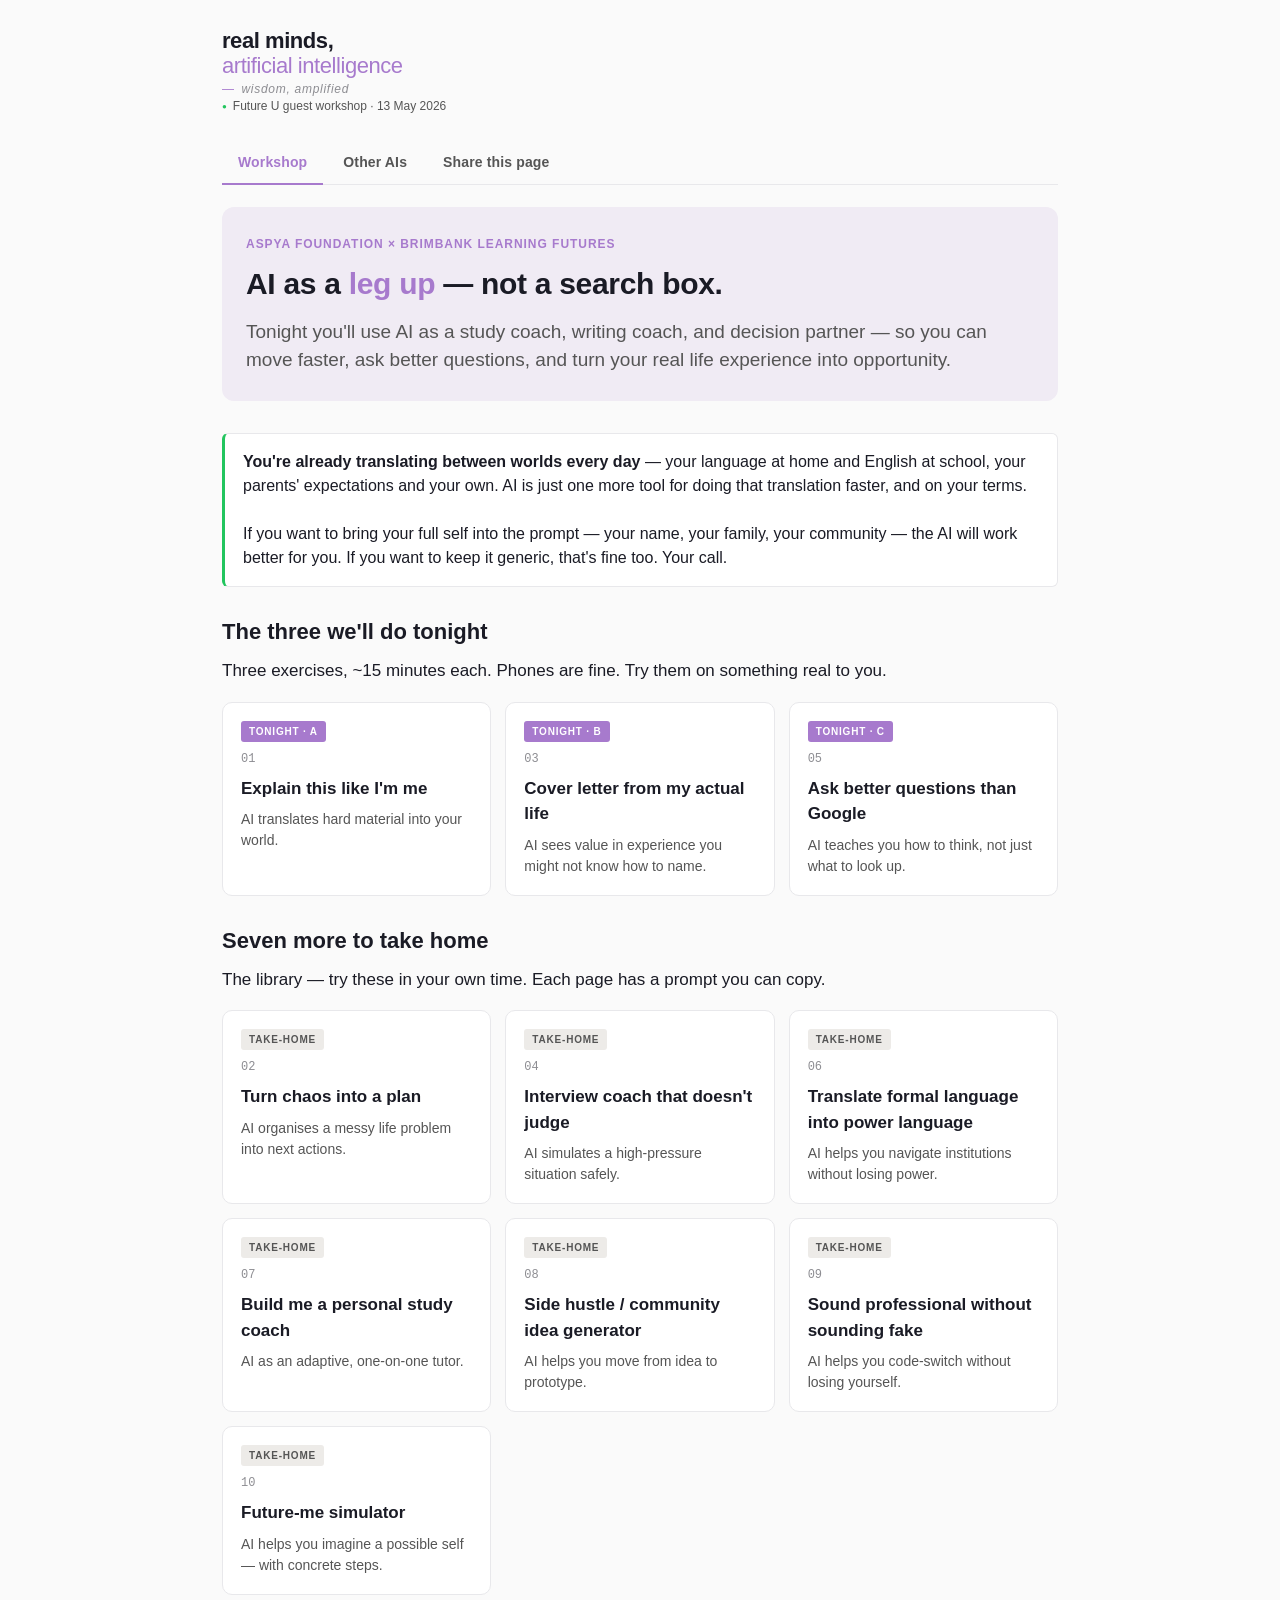
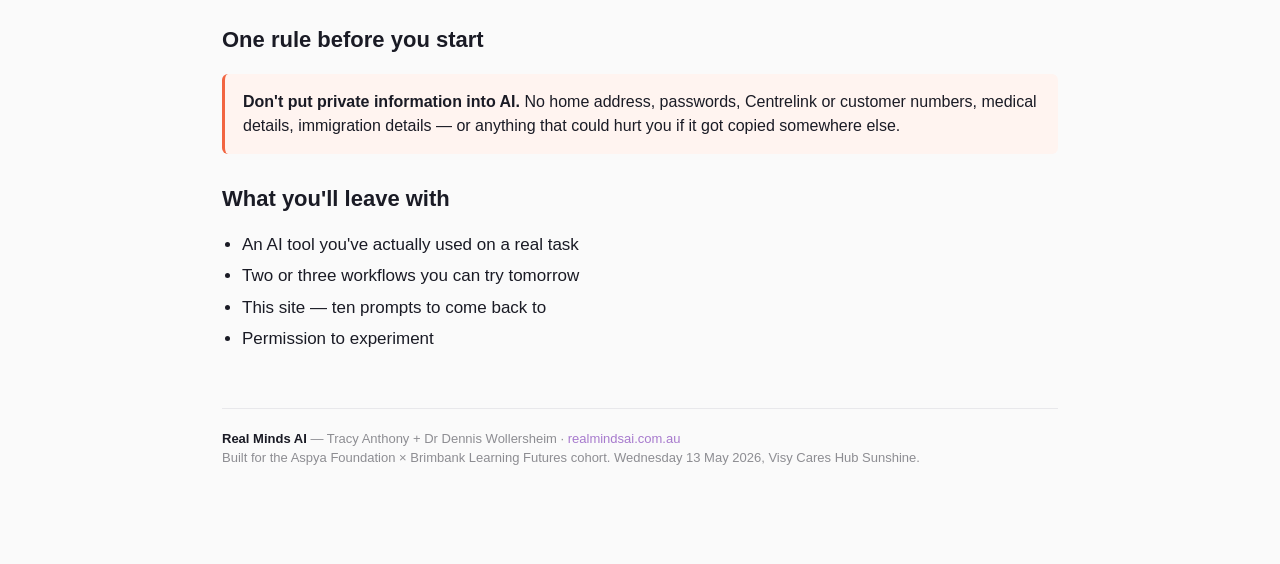
==== docs/index.html @ e0421a07 "Future U workshop site — 10 AI prompts for young adults Static HTML site for the Aspya Foundation × " ====
<!DOCTYPE html>
<html lang="en">
<head>
<meta charset="utf-8">
<meta name="viewport" content="width=device-width, initial-scale=1">
<title>Future U × Real Minds AI — Wisdom, Amplified</title>
<meta name="description" content="Ten AI prompts to use as a study coach, writing coach, and decision partner. Aspya Foundation × Real Minds AI — 13 May 2026.">
<link rel="stylesheet" href="css/style.css">
</head>
<body>
<div class="container">

  <div class="wordmark">
    <div class="line1">real minds,</div>
    <div class="line2">artificial intelligence</div>
    <div class="tag"><span class="dash">—</span>&ensp;wisdom, amplified</div>
    <div class="dot"><span class="green">●</span>&ensp;Future U guest workshop · 13 May 2026</div>
  </div>

  <nav class="tabs">
    <a class="active" href="index.html">Workshop</a>
    <a href="other-ais.html">Other AIs</a>
    <a href="share.html">Share this page</a>
  </nav>

  <div class="hero">
    <div class="eyebrow">Aspya Foundation × Brimbank Learning Futures</div>
    <h1>AI as a <span class="accent">leg up</span> — not a search box.</h1>
    <p class="lede" style="margin-bottom:0;">Tonight you'll use AI as a study coach, writing coach, and decision partner — so you can move faster, ask better questions, and turn your real life experience into opportunity.</p>
  </div>

  <div class="callout invitation">
    <strong>You're already translating between worlds every day</strong> — your language at home and English at school, your parents' expectations and your own. AI is just one more tool for doing that translation faster, and on your terms.
    <br><br>
    If you want to bring your full self into the prompt — your name, your family, your community — the AI will work better for you. If you want to keep it generic, that's fine too. Your call.
  </div>

  <h2>The three we'll do tonight</h2>
  <p>Three exercises, ~15 minutes each. Phones are fine. Try them on something real to you.</p>

  <div class="grid">
    <a class="card" href="exercises/01-explain-like-me.html">
      <span class="badge">Tonight · A</span>
      <span class="num">01</span>
      <h3>Explain this like I'm me</h3>
      <p class="moment">AI translates hard material into your world.</p>
    </a>
    <a class="card" href="exercises/03-cover-letter.html">
      <span class="badge">Tonight · B</span>
      <span class="num">03</span>
      <h3>Cover letter from my actual life</h3>
      <p class="moment">AI sees value in experience you might not know how to name.</p>
    </a>
    <a class="card" href="exercises/05-better-questions.html">
      <span class="badge">Tonight · C</span>
      <span class="num">05</span>
      <h3>Ask better questions than Google</h3>
      <p class="moment">AI teaches you how to think, not just what to look up.</p>
    </a>
  </div>

  <h2>Seven more to take home</h2>
  <p>The library — try these in your own time. Each page has a prompt you can copy.</p>

  <div class="grid">
    <a class="card" href="exercises/02-chaos-to-plan.html">
      <span class="badge takehome">Take-home</span>
      <span class="num">02</span>
      <h3>Turn chaos into a plan</h3>
      <p class="moment">AI organises a messy life problem into next actions.</p>
    </a>
    <a class="card" href="exercises/04-interview-coach.html">
      <span class="badge takehome">Take-home</span>
      <span class="num">04</span>
      <h3>Interview coach that doesn't judge</h3>
      <p class="moment">AI simulates a high-pressure situation safely.</p>
    </a>
    <a class="card" href="exercises/06-translate-institutions.html">
      <span class="badge takehome">Take-home</span>
      <span class="num">06</span>
      <h3>Translate formal language into power language</h3>
      <p class="moment">AI helps you navigate institutions without losing power.</p>
    </a>
    <a class="card" href="exercises/07-study-coach.html">
      <span class="badge takehome">Take-home</span>
      <span class="num">07</span>
      <h3>Build me a personal study coach</h3>
      <p class="moment">AI as an adaptive, one-on-one tutor.</p>
    </a>
    <a class="card" href="exercises/08-side-hustle.html">
      <span class="badge takehome">Take-home</span>
      <span class="num">08</span>
      <h3>Side hustle / community idea generator</h3>
      <p class="moment">AI helps you move from idea to prototype.</p>
    </a>
    <a class="card" href="exercises/09-voice-tuner.html">
      <span class="badge takehome">Take-home</span>
      <span class="num">09</span>
      <h3>Sound professional without sounding fake</h3>
      <p class="moment">AI helps you code-switch without losing yourself.</p>
    </a>
    <a class="card" href="exercises/10-future-me.html">
      <span class="badge takehome">Take-home</span>
      <span class="num">10</span>
      <h3>Future-me simulator</h3>
      <p class="moment">AI helps you imagine a possible self — with concrete steps.</p>
    </a>
  </div>

  <h2>One rule before you start</h2>
  <div class="callout safety">
    <strong>Don't put private information into AI.</strong> No home address, passwords, Centrelink or customer numbers, medical details, immigration details — or anything that could hurt you if it got copied somewhere else.
  </div>

  <h2>What you'll leave with</h2>
  <ul class="clean">
    <li>An AI tool you've actually used on a real task</li>
    <li>Two or three workflows you can try tomorrow</li>
    <li>This site — ten prompts to come back to</li>
    <li>Permission to experiment</li>
  </ul>

  <footer>
    <strong style="color:var(--black);">Real Minds AI</strong> — Tracy Anthony + Dr Dennis Wollersheim · <a href="https://realmindsai.com.au">realmindsai.com.au</a><br>
    Built for the Aspya Foundation × Brimbank Learning Futures cohort. Wednesday 13 May 2026, Visy Cares Hub Sunshine.
  </footer>

</div>
<script src="css/copy.js"></script>
</body>
</html>
---- docs/css/style.css ----
/* RMAI brand — A3 Warm Editorial + Muted Plum (palette locked 2026-03-15) */
:root {
  --purple: #A77ACD;
  --purple-light: #F0EBF4;
  --orange: #F26541;
  --green: #22C55E;
  --black: #1A1B25;
  --text-sec: #555555;
  --text-mut: #8D8D92;
  --bg: #FAFAFA;
  --stone: #EDEBE8;
  --border: #E8E8EB;
  --white: #FFFFFF;
}

@import url('https://fonts.googleapis.com/css2?family=Epilogue:wght@400;500;600;700;800&family=JetBrains+Mono:wght@400;500&display=swap');

* { box-sizing: border-box; }

html, body {
  margin: 0;
  padding: 0;
  background: var(--bg);
  color: var(--black);
  font-family: 'Epilogue', -apple-system, BlinkMacSystemFont, 'Segoe UI', Roboto, sans-serif;
  font-size: 17px;
  line-height: 1.5;
  -webkit-font-smoothing: antialiased;
}

.container {
  max-width: 880px;
  margin: 0 auto;
  padding: 28px 22px 96px;
}

/* Wordmark */
.wordmark {
  line-height: 1.15;
  margin-bottom: 28px;
}
.wordmark .line1 { font-size: 22px; font-weight: 800; color: var(--black); letter-spacing: -0.02em; }
.wordmark .line2 { font-size: 22px; font-weight: 500; color: var(--purple); letter-spacing: -0.02em; }
.wordmark .tag { margin-top: 4px; font-size: 12px; font-style: italic; color: var(--text-mut); letter-spacing: 0.06em; }
.wordmark .tag .dash { color: var(--purple); font-style: normal; }
.wordmark .dot { margin-top: 4px; font-size: 12px; font-weight: 500; color: var(--text-sec); }
.wordmark .dot .green { color: var(--green); font-size: 8px; vertical-align: middle; }

/* Primary tab nav */
.tabs {
  display: flex;
  gap: 4px;
  margin: 0 0 22px;
  border-bottom: 1px solid var(--border);
  flex-wrap: wrap;
}
.tabs a {
  display: inline-block;
  padding: 10px 16px;
  color: var(--text-sec);
  text-decoration: none;
  font-size: 14px;
  font-weight: 600;
  border-bottom: 2px solid transparent;
  margin-bottom: -1px;
  letter-spacing: 0.01em;
}
.tabs a:hover { color: var(--purple); }
.tabs a.active {
  color: var(--purple);
  border-bottom-color: var(--purple);
}

/* QR layout */
.qr-block {
  background: var(--white);
  border: 1px solid var(--border);
  border-radius: 12px;
  padding: 28px;
  text-align: center;
  margin: 18px 0 24px;
}
.qr-block img {
  width: 280px;
  height: 280px;
  max-width: 100%;
  image-rendering: pixelated;
  border: 12px solid var(--white);
  border-radius: 4px;
  background: var(--white);
}
.qr-block .url {
  margin-top: 14px;
  font-family: 'JetBrains Mono', monospace;
  font-size: 14px;
  color: var(--text-sec);
  word-break: break-all;
}
.qr-block .url a { color: var(--purple); text-decoration: none; }
.qr-block .label {
  font-size: 12px;
  font-weight: 700;
  text-transform: uppercase;
  letter-spacing: 0.1em;
  color: var(--purple);
  margin-bottom: 12px;
}

/* AI table */
.ai-list {
  list-style: none;
  padding: 0;
  margin: 14px 0 24px;
  counter-reset: ai;
}
.ai-list li {
  display: flex;
  align-items: baseline;
  gap: 14px;
  padding: 14px 16px;
  border: 1px solid var(--border);
  border-radius: 8px;
  background: var(--white);
  margin-bottom: 8px;
}
.ai-list li::before {
  counter-increment: ai;
  content: counter(ai);
  font-family: 'JetBrains Mono', monospace;
  font-size: 13px;
  color: var(--text-mut);
  min-width: 18px;
}
.ai-list .name {
  font-weight: 700;
  color: var(--black);
  min-width: 110px;
}
.ai-list .vendor {
  color: var(--text-sec);
  font-size: 14px;
  flex: 1;
}
.ai-list .url {
  font-family: 'JetBrains Mono', monospace;
  font-size: 12px;
}
.ai-list .url a { color: var(--purple); text-decoration: none; }
.ai-list .url a:hover { text-decoration: underline; }
@media (max-width: 520px) {
  .ai-list li { flex-wrap: wrap; gap: 6px; padding: 12px 14px; }
  .ai-list .name { min-width: 0; }
  .ai-list .vendor { flex-basis: 100%; font-size: 13px; }
  .ai-list .url { flex-basis: 100%; }
}

/* Top nav (per-page back/next) */
.topnav {
  display: flex;
  justify-content: space-between;
  align-items: center;
  border-bottom: 1px solid var(--border);
  padding-bottom: 16px;
  margin-bottom: 28px;
  gap: 16px;
  flex-wrap: wrap;
}
.topnav a {
  color: var(--text-sec);
  text-decoration: none;
  font-size: 14px;
  font-weight: 500;
}
.topnav a:hover { color: var(--purple); }
.topnav .back { color: var(--purple); }

/* Headings */
h1 {
  font-size: 30px;
  font-weight: 700;
  color: var(--black);
  letter-spacing: -0.01em;
  margin: 0 0 8px;
}
h1 .accent { color: var(--purple); }
h2 {
  font-size: 22px;
  font-weight: 700;
  color: var(--black);
  margin: 28px 0 10px;
}
h3 {
  font-size: 17px;
  font-weight: 600;
  color: var(--text-sec);
  margin: 18px 0 6px;
  text-transform: uppercase;
  letter-spacing: 0.06em;
}

p { margin: 0 0 12px; color: var(--black); }
strong { color: var(--black); font-weight: 700; }
em { color: var(--text-sec); }

.lede {
  font-size: 19px;
  color: var(--text-sec);
  margin-bottom: 24px;
  line-height: 1.45;
}

/* Hero */
.hero {
  background: var(--purple-light);
  border-radius: 12px;
  padding: 28px 24px;
  margin-bottom: 32px;
}
.hero .eyebrow {
  font-size: 12px;
  font-weight: 600;
  color: var(--purple);
  text-transform: uppercase;
  letter-spacing: 0.08em;
  margin-bottom: 8px;
}
.hero h1 { margin-bottom: 12px; }
.hero p { color: var(--text-sec); margin-bottom: 0; }

/* Callout */
.callout {
  background: var(--stone);
  border-left: 3px solid var(--purple);
  border-radius: 6px;
  padding: 16px 18px;
  margin: 18px 0;
  font-size: 16px;
}
.callout.north-star {
  background: var(--purple-light);
  border-left-color: var(--purple);
  font-weight: 500;
}
.callout.safety {
  background: #FFF4F0;
  border-left-color: var(--orange);
}
.callout.invitation {
  background: var(--white);
  border: 1px solid var(--border);
  border-left: 3px solid var(--green);
}

/* Prompt box — the centerpiece */
.prompt {
  background: var(--black);
  color: var(--white);
  border-radius: 10px;
  padding: 20px 22px;
  font-family: 'JetBrains Mono', monospace;
  font-size: 15px;
  line-height: 1.55;
  margin: 14px 0 18px;
  white-space: pre-wrap;
  position: relative;
}
.prompt::before {
  content: "PROMPT";
  display: block;
  font-family: 'Epilogue', sans-serif;
  font-size: 10px;
  font-weight: 700;
  letter-spacing: 0.12em;
  color: var(--purple);
  margin-bottom: 10px;
}
.prompt.followup::before { content: "FOLLOW-UP"; }

button.copy {
  position: absolute;
  top: 14px;
  right: 14px;
  background: var(--purple);
  color: var(--white);
  border: none;
  font-family: 'Epilogue', sans-serif;
  font-size: 11px;
  font-weight: 600;
  padding: 6px 12px;
  border-radius: 4px;
  cursor: pointer;
  letter-spacing: 0.04em;
}
button.copy:hover { background: #946bbb; }
button.copy.copied { background: var(--green); }

/* Grid of exercise cards */
.grid {
  display: grid;
  grid-template-columns: repeat(auto-fill, minmax(260px, 1fr));
  gap: 14px;
  margin: 18px 0 8px;
}
.card {
  background: var(--white);
  border: 1px solid var(--border);
  border-radius: 10px;
  padding: 18px;
  text-decoration: none;
  color: var(--black);
  display: flex;
  flex-direction: column;
  gap: 8px;
  transition: border-color 120ms, transform 120ms;
}
.card:hover {
  border-color: var(--purple);
  transform: translateY(-2px);
}
.card .num {
  font-family: 'JetBrains Mono', monospace;
  font-size: 12px;
  color: var(--text-mut);
}
.card h3 {
  margin: 0;
  font-size: 17px;
  font-weight: 600;
  color: var(--black);
  text-transform: none;
  letter-spacing: 0;
}
.card .moment {
  color: var(--text-sec);
  font-size: 14px;
  margin: 0;
}
.badge {
  display: inline-block;
  background: var(--purple);
  color: var(--white);
  font-size: 10px;
  font-weight: 700;
  text-transform: uppercase;
  letter-spacing: 0.08em;
  padding: 3px 8px;
  border-radius: 3px;
  align-self: flex-start;
}
.badge.takehome {
  background: var(--stone);
  color: var(--text-sec);
}

/* Table */
table {
  width: 100%;
  border-collapse: collapse;
  margin: 14px 0;
  font-size: 15px;
}
th, td {
  text-align: left;
  padding: 10px 12px;
  border-bottom: 1px solid var(--border);
}
th {
  background: var(--stone);
  font-weight: 600;
  font-size: 13px;
  text-transform: uppercase;
  letter-spacing: 0.06em;
  color: var(--text-sec);
}

/* Pill */
.pill {
  display: inline-block;
  background: var(--stone);
  color: var(--purple);
  font-size: 11px;
  font-weight: 700;
  text-transform: uppercase;
  letter-spacing: 0.08em;
  padding: 4px 10px;
  border-radius: 999px;
  margin-right: 6px;
}

ul.clean { padding-left: 20px; }
ul.clean li { margin-bottom: 6px; }

/* Footer */
footer {
  margin-top: 56px;
  padding-top: 20px;
  border-top: 1px solid var(--border);
  color: var(--text-mut);
  font-size: 13px;
}
footer a { color: var(--purple); text-decoration: none; }

/* Mobile tweaks — kids will be on phones */
@media (max-width: 520px) {
  body { font-size: 16px; }
  .container { padding: 20px 16px 80px; }
  h1 { font-size: 26px; }
  h2 { font-size: 20px; }
  .hero { padding: 22px 18px; }
  .prompt { font-size: 14px; padding: 16px 16px 18px; }
  button.copy { position: static; margin-top: 10px; display: inline-block; }
}
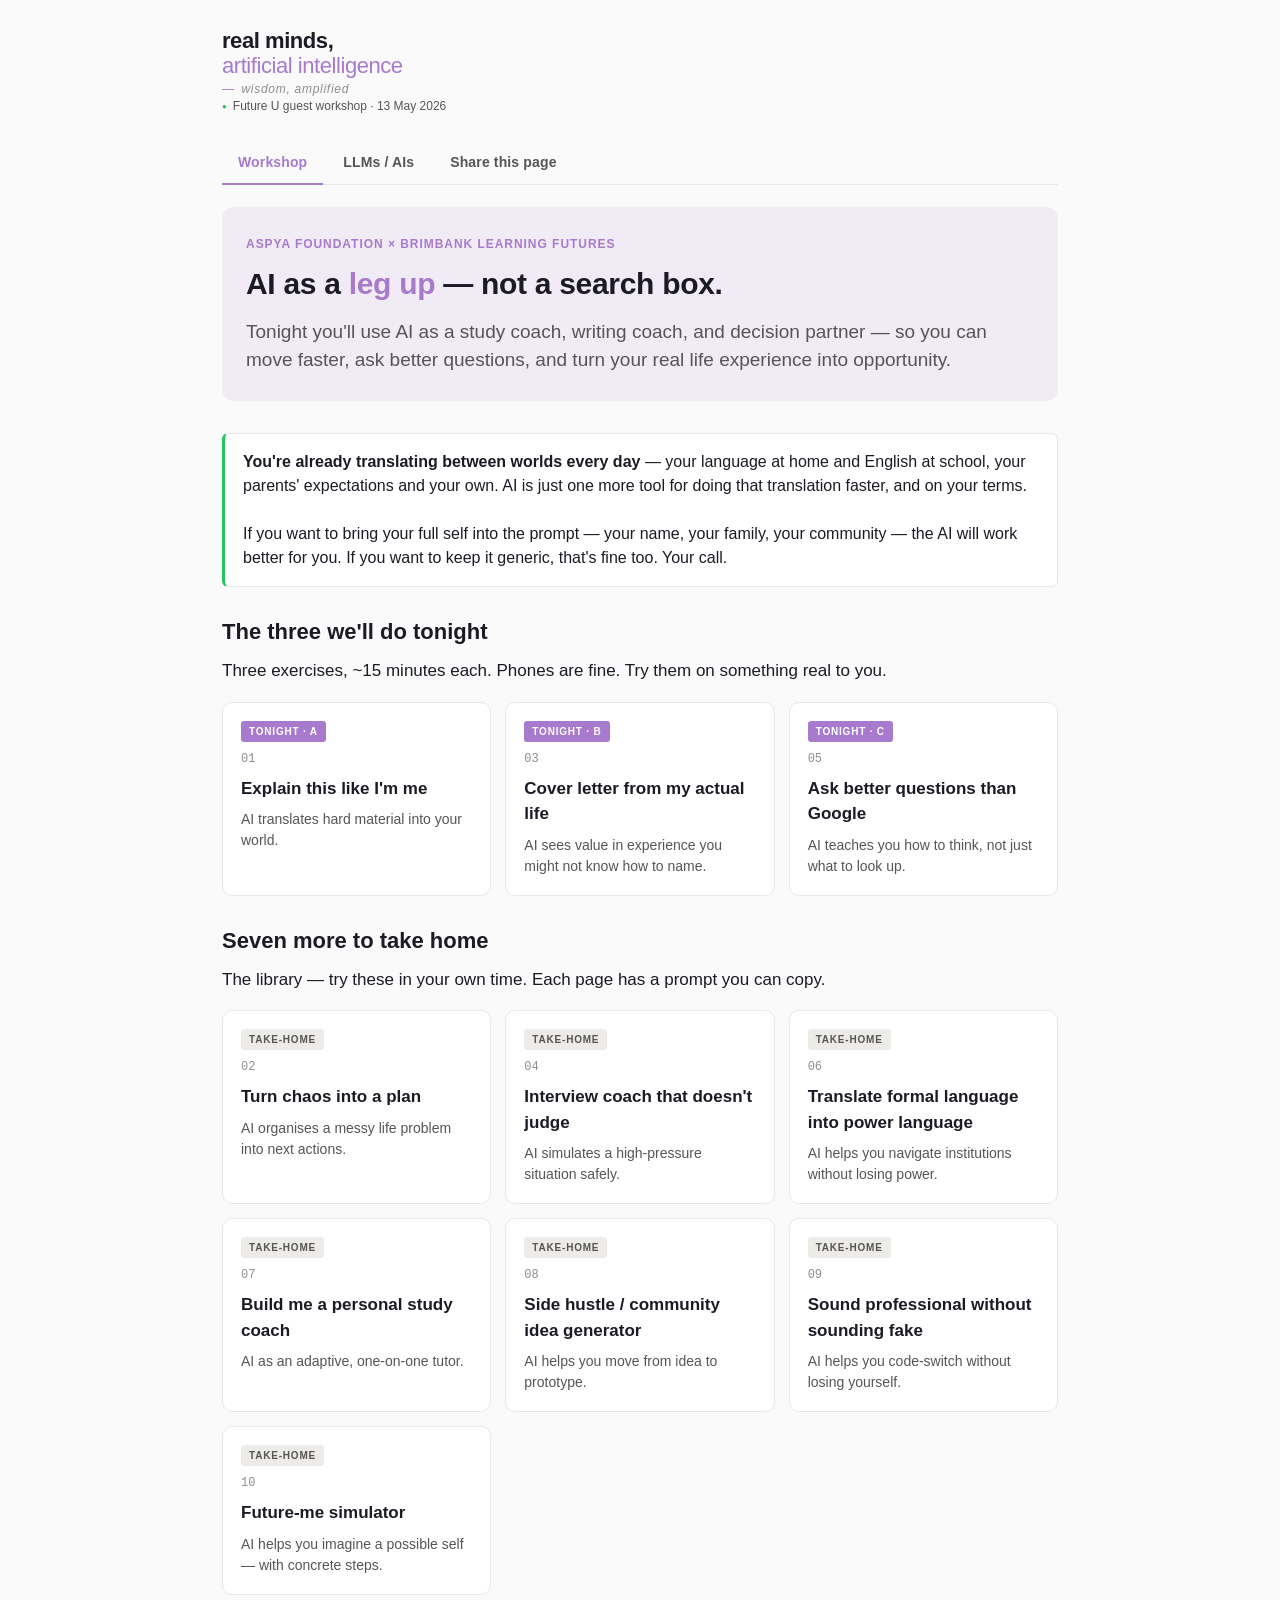
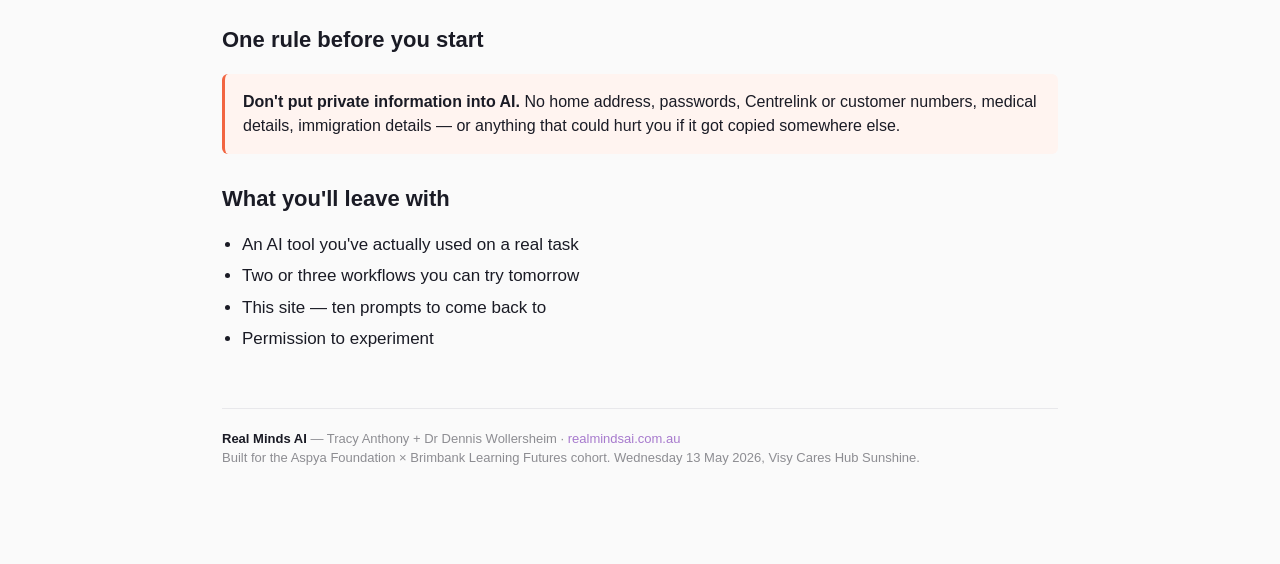
==== commit c67a9d74: "Rename "Other AIs" → "LLMs / AIs"; fit page on single screen Two-column layout on other-ais.html: AI" ====
--- a/docs/index.html
+++ b/docs/index.html
@@ -19,7 +19,7 @@
 
   <nav class="tabs">
     <a class="active" href="index.html">Workshop</a>
-    <a href="other-ais.html">Other AIs</a>
+    <a href="other-ais.html">LLMs / AIs</a>
     <a href="share.html">Share this page</a>
   </nav>
 
